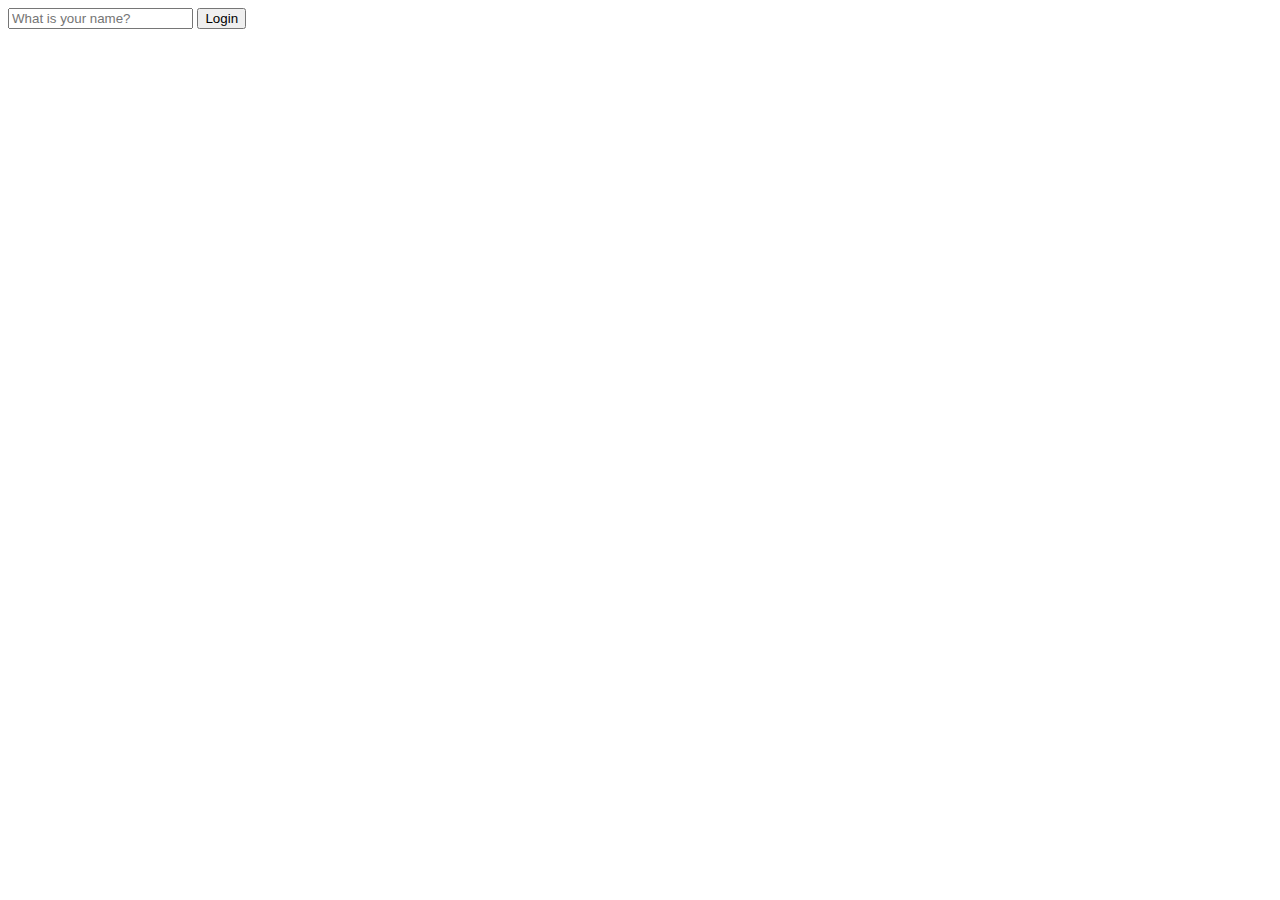
==== index.html @ 68a2403a "Update" ====
<!DOCTYPE html>
<html lang="en">
<head>
    <meta charset="UTF-8">
    <meta name="viewport" content="width=device-width, initial-scale=1.0">
    <title>Momentum</title>
    <link rel="stylesheet" href="styles.css">
</head>
<body>
    <div id="login-form">
        <input type="text" placeholder="What is your name?" />
        <button>Login</button>
    </div>
    <script src="app.js"></script>
</body>
</html>
---- styles.css ----
body {
    font-family: sans-serif;
    color: white;
}

.small-screen {
    background-color: #3498db;
}

.medium-screen {
    background-color: #8a2be2;
}

.large-screen {
    background-color: #f5ddad;
}
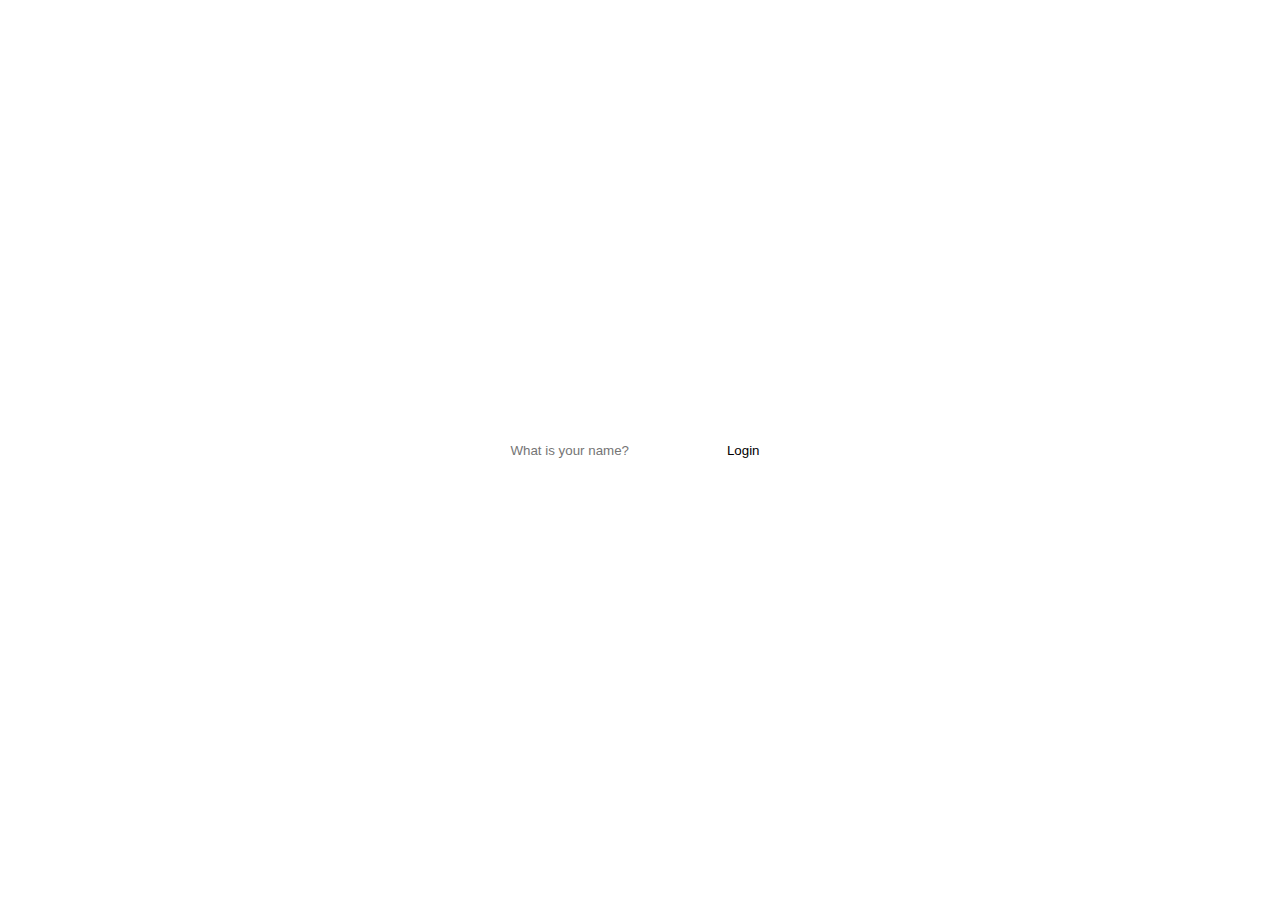
==== commit a8f03be4: "Practice Login-Feature" ====
--- a/index.html
+++ b/index.html
@@ -7,10 +7,17 @@
     <link rel="stylesheet" href="styles.css">
 </head>
 <body>
-    <div id="login-form">
-        <input type="text" placeholder="What is your name?" />
-        <button>Login</button>
-    </div>
+    <form id="login-form" class="hidden">
+        <input 
+            required 
+            maxlength="15" 
+            type="text" 
+            id="username-input"
+            placeholder="What is your name?" 
+        />
+        <button type="submit">Login</button>
+    </form>
+    <div id="greeting" class="hidden"></div>
     <script src="app.js"></script>
 </body>
 </html>--- a/styles.css
+++ b/styles.css
@@ -1,6 +1,31 @@
 body {
     font-family: sans-serif;
-    color: white;
+    color: black;
+    height: 100vh;
+    margin: 0;
+    display: flex;
+    justify-content: center;
+    align-items: center;
+    transition: background-color 0.3s ease;
+}
+
+#login-form {
+    text-align: center;
+}
+
+#login-form input {
+    padding: 10px;
+    border: none;
+    border-radius: 5px;
+    margin-right: 5px;
+}
+
+#login-form button {
+    padding: 10px 20px;
+    border: none;
+    border-radius: 5px;
+    background-color: white;
+    cursor: pointer;
 }
 
 .small-screen {
@@ -13,4 +38,8 @@
 
 .large-screen {
     background-color: #f5ddad;
+}
+
+.hidden {
+    display: none;
 }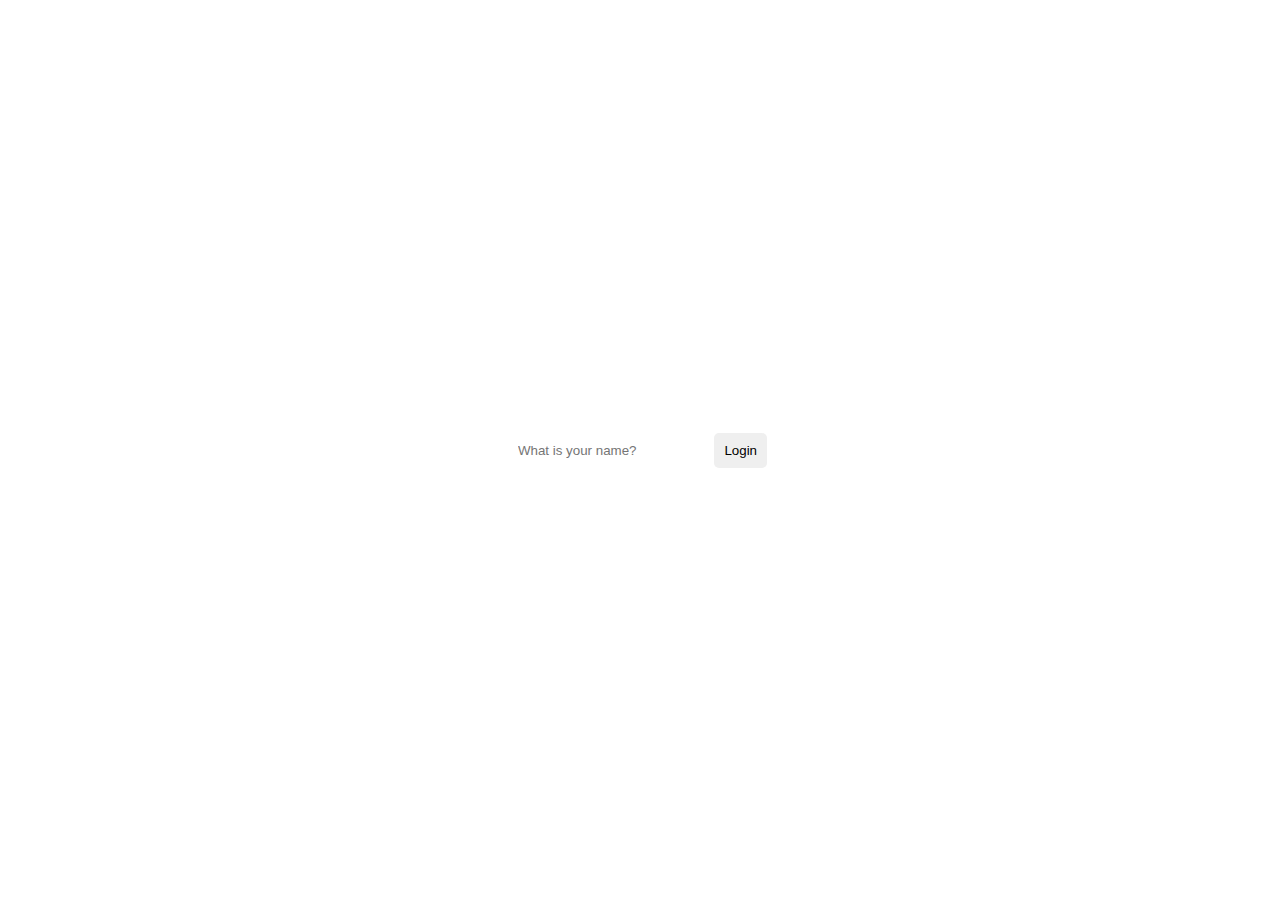
==== commit b6c49d3b: "Update" ====
--- a/index.html
+++ b/index.html
@@ -15,9 +15,9 @@
             id="username-input"
             placeholder="What is your name?" 
         />
-        <button type="submit">Login</button>
+        <input type="submit" value="Login" />
     </form>
-    <div id="greeting" class="hidden"></div>
+    <h1 id="greeting" class="hidden"></h1>
     <script src="app.js"></script>
 </body>
 </html>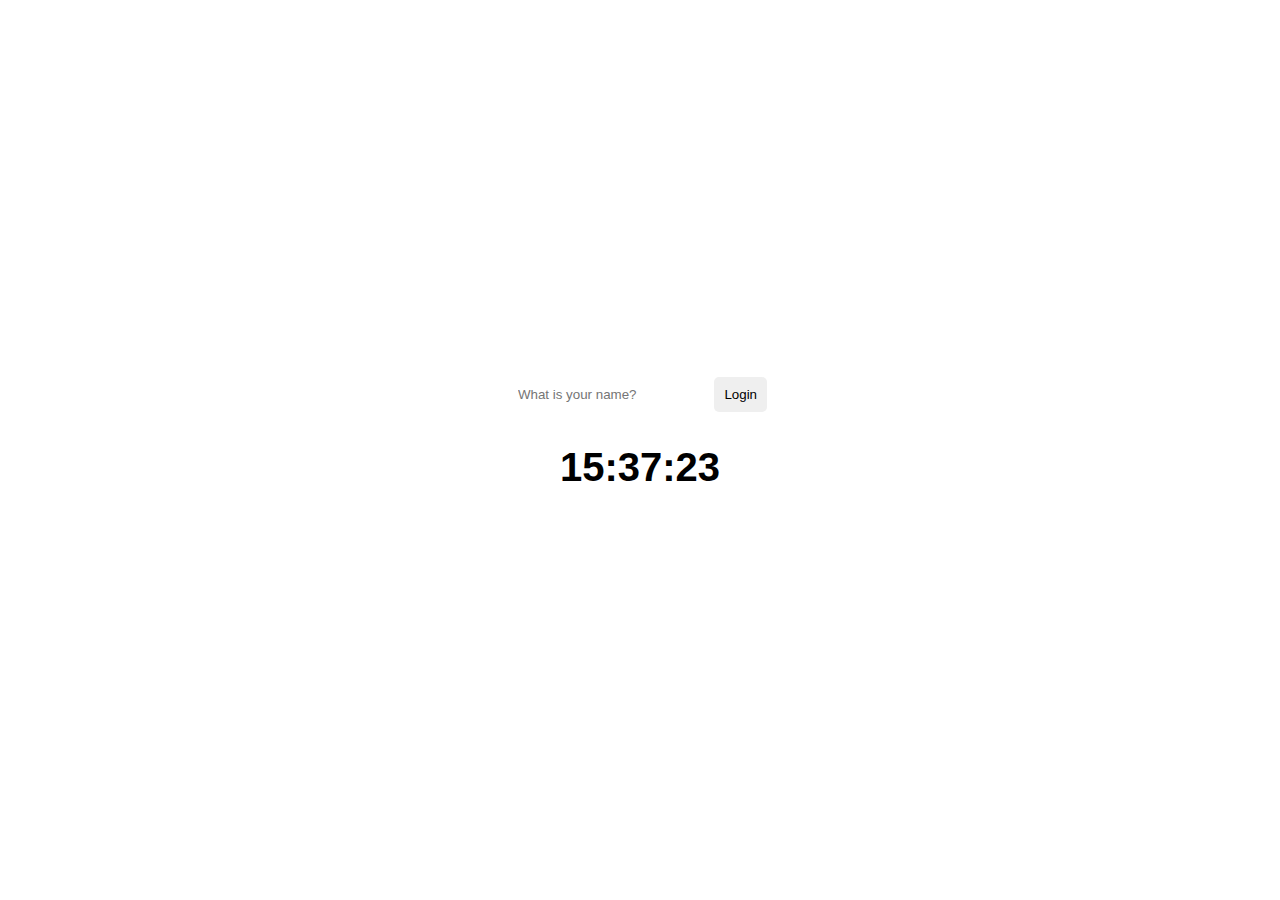
==== commit f3548f9d: "Add Clock" ====
--- a/index.html
+++ b/index.html
@@ -7,17 +7,21 @@
     <link rel="stylesheet" href="styles.css">
 </head>
 <body>
-    <form id="login-form" class="hidden">
-        <input 
-            required 
-            maxlength="15" 
-            type="text" 
-            id="username-input"
-            placeholder="What is your name?" 
-        />
-        <input type="submit" value="Login" />
-    </form>
-    <h1 id="greeting" class="hidden"></h1>
-    <script src="app.js"></script>
+    <main>
+        <form id="login-form" class="hidden">
+            <input 
+                required 
+                maxlength="15" 
+                type="text" 
+                id="username-input"
+                placeholder="What is your name?" 
+            />
+            <input type="submit" value="Login" />
+        </form>
+        <h1 id="greeting" class="hidden"></h1>
+        <h2 id="clock"></h2>
+    </main>
+    <script src="clock.js"></script>
+    <script src="greetings.js"></script>
 </body>
 </html>--- a/styles.css
+++ b/styles.css
@@ -7,6 +7,12 @@
     justify-content: center;
     align-items: center;
     transition: background-color 0.3s ease;
+}
+
+main {
+    display: flex;
+    flex-direction: column;
+    align-items: center;
 }
 
 #login-form {
@@ -28,18 +34,14 @@
     cursor: pointer;
 }
 
-.small-screen {
-    background-color: #3498db;
+.hidden {
+    display: none;
 }
 
-.medium-screen {
-    background-color: #8a2be2;
+#greeting {
+    font-size: 40px;
 }
 
-.large-screen {
-    background-color: #f5ddad;
-}
-
-.hidden {
-    display: none;
+#clock {
+    font-size: 40px;
 }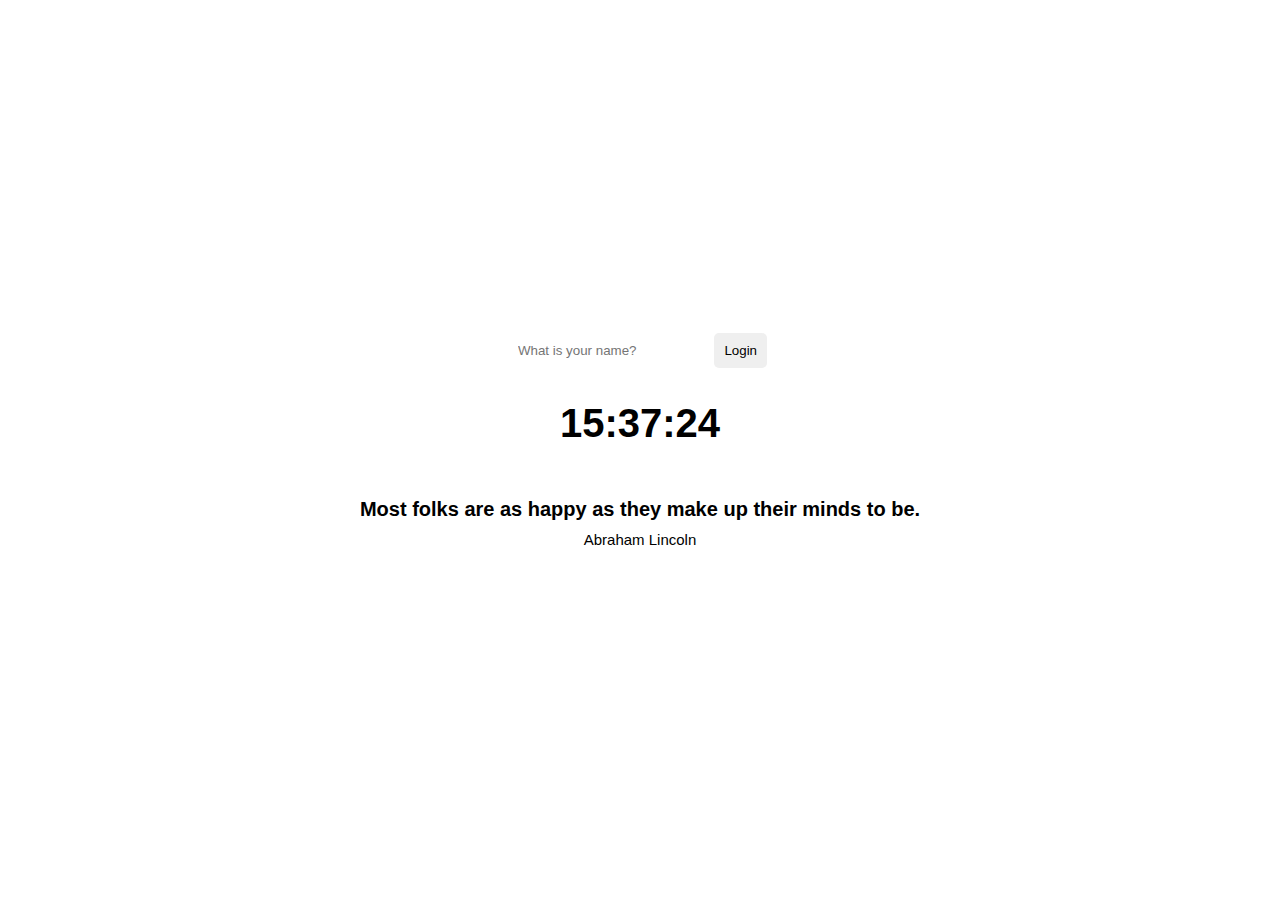
==== commit d2ed9975: "Add Random Quotes" ====
--- a/index.html
+++ b/index.html
@@ -20,8 +20,13 @@
         </form>
         <h1 id="greeting" class="hidden"></h1>
         <h2 id="clock"></h2>
+        <h3 id="quote">
+            <span></span>
+            <span></span>
+        </h3>
     </main>
     <script src="clock.js"></script>
     <script src="greetings.js"></script>
+    <script src="quotes.js"></script>
 </body>
 </html>--- a/styles.css
+++ b/styles.css
@@ -44,4 +44,21 @@
 
 #clock {
     font-size: 40px;
+}
+
+#quote {
+    display: flex;
+    flex-direction: column;
+    align-items: center;
+}
+
+#quote span:first-child {
+    font-size: 20px;
+    font-weight: 600;
+    margin-bottom: 10px;
+}
+
+#quote span:last-child {
+    font-size: 15px;
+    font-weight: 400;
 }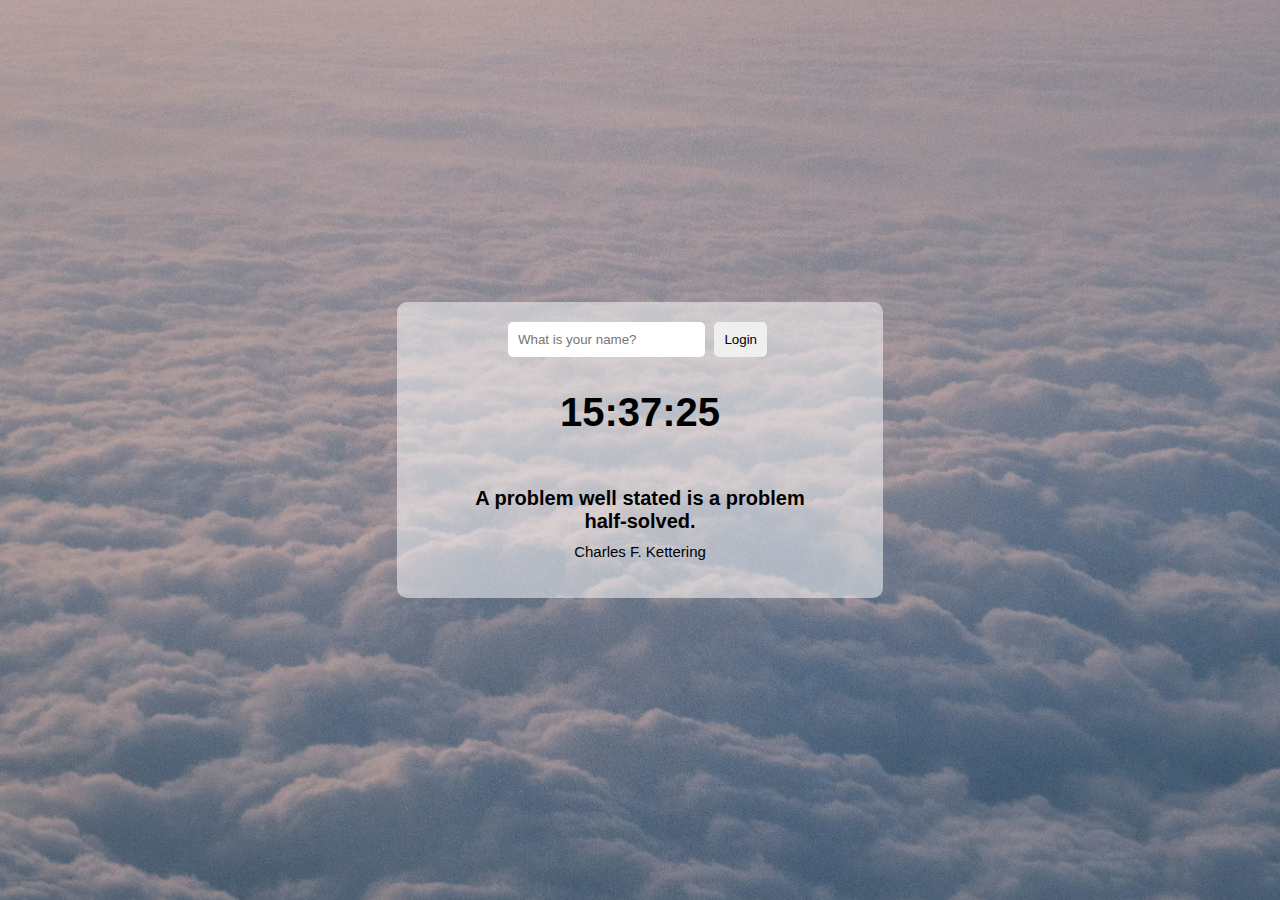
==== commit 9be033d1: "Add Random Backgrounds" ====
--- a/index.html
+++ b/index.html
@@ -28,5 +28,6 @@
     <script src="clock.js"></script>
     <script src="greetings.js"></script>
     <script src="quotes.js"></script>
+    <script src="background.js"></script>
 </body>
 </html>--- a/styles.css
+++ b/styles.css
@@ -7,12 +7,16 @@
     justify-content: center;
     align-items: center;
     transition: background-color 0.3s ease;
+    background-color: rgba(0, 0, 0, 0.5);
 }
 
 main {
     display: flex;
     flex-direction: column;
     align-items: center;
+    background-color: rgba(255, 255, 255, 0.5);
+    padding: 20px;
+    border-radius: 10px;
 }
 
 #login-form {
@@ -50,6 +54,8 @@
     display: flex;
     flex-direction: column;
     align-items: center;
+    max-width: 80%;
+    text-align: center;
 }
 
 #quote span:first-child {
@@ -61,4 +67,14 @@
 #quote span:last-child {
     font-size: 15px;
     font-weight: 400;
+}
+
+img {
+    position: absolute;
+    top: 0;
+    left: 0;
+    width: 100%;
+    height: 100%;
+    object-fit: cover;
+    z-index: -1;
 }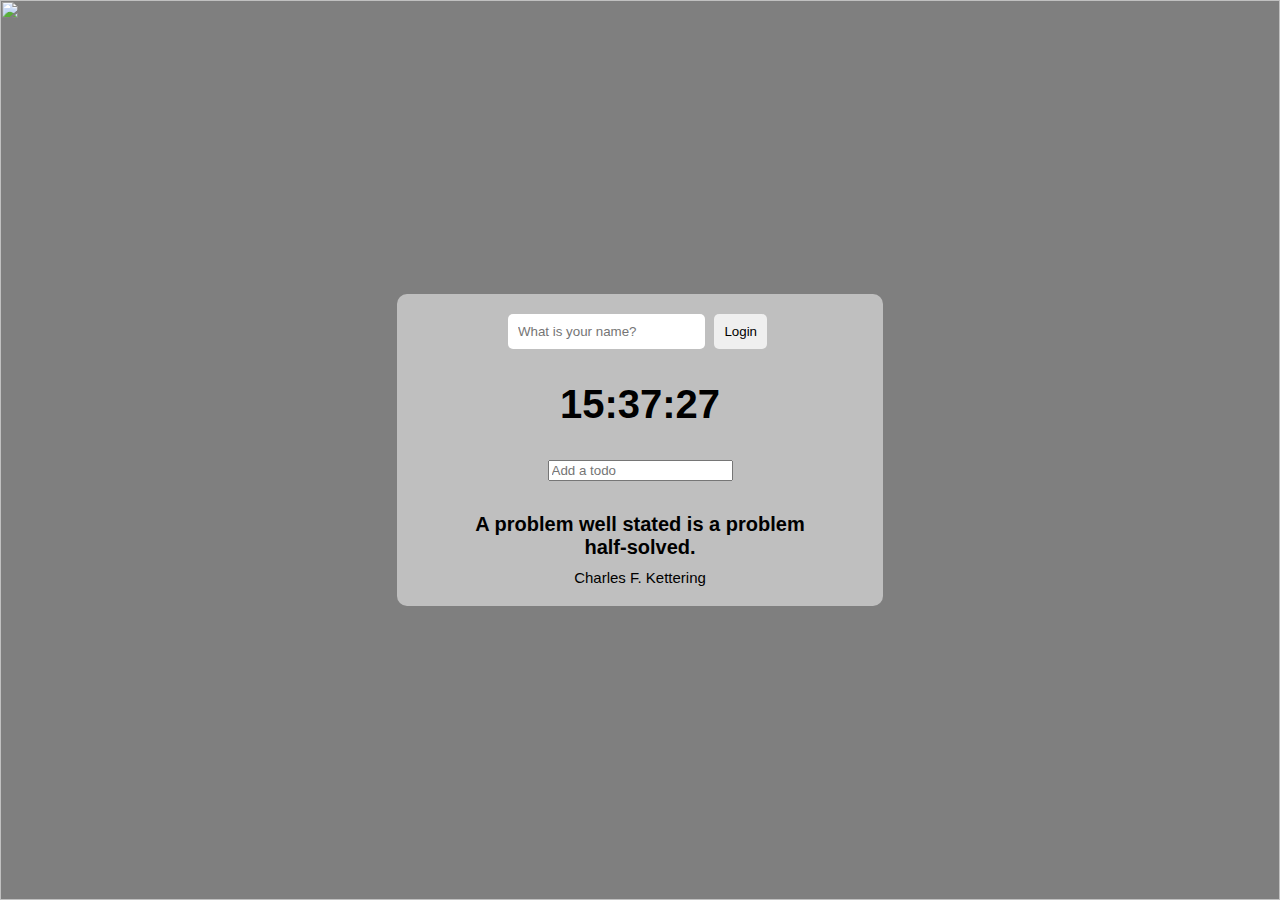
==== commit 02c637ff: "Add To Do List" ====
--- a/index.html
+++ b/index.html
@@ -3,7 +3,7 @@
 <head>
     <meta charset="UTF-8">
     <meta name="viewport" content="width=device-width, initial-scale=1.0">
-    <title>Momentum</title>
+    <title>Hello World!</title>
     <link rel="stylesheet" href="styles.css">
 </head>
 <body>
@@ -20,14 +20,19 @@
         </form>
         <h1 id="greeting" class="hidden"></h1>
         <h2 id="clock"></h2>
-        <h3 id="quote">
+        <form id="todo-form">
+            <input type="text" placeholder="Add a todo" required />
+        </form>
+        <ul id="todo-list"></ul>
+        <div id="quote">
             <span></span>
             <span></span>
-        </h3>
+        </div>
     </main>
     <script src="clock.js"></script>
     <script src="greetings.js"></script>
     <script src="quotes.js"></script>
     <script src="background.js"></script>
+    <script src="todo.js"></script>
 </body>
 </html>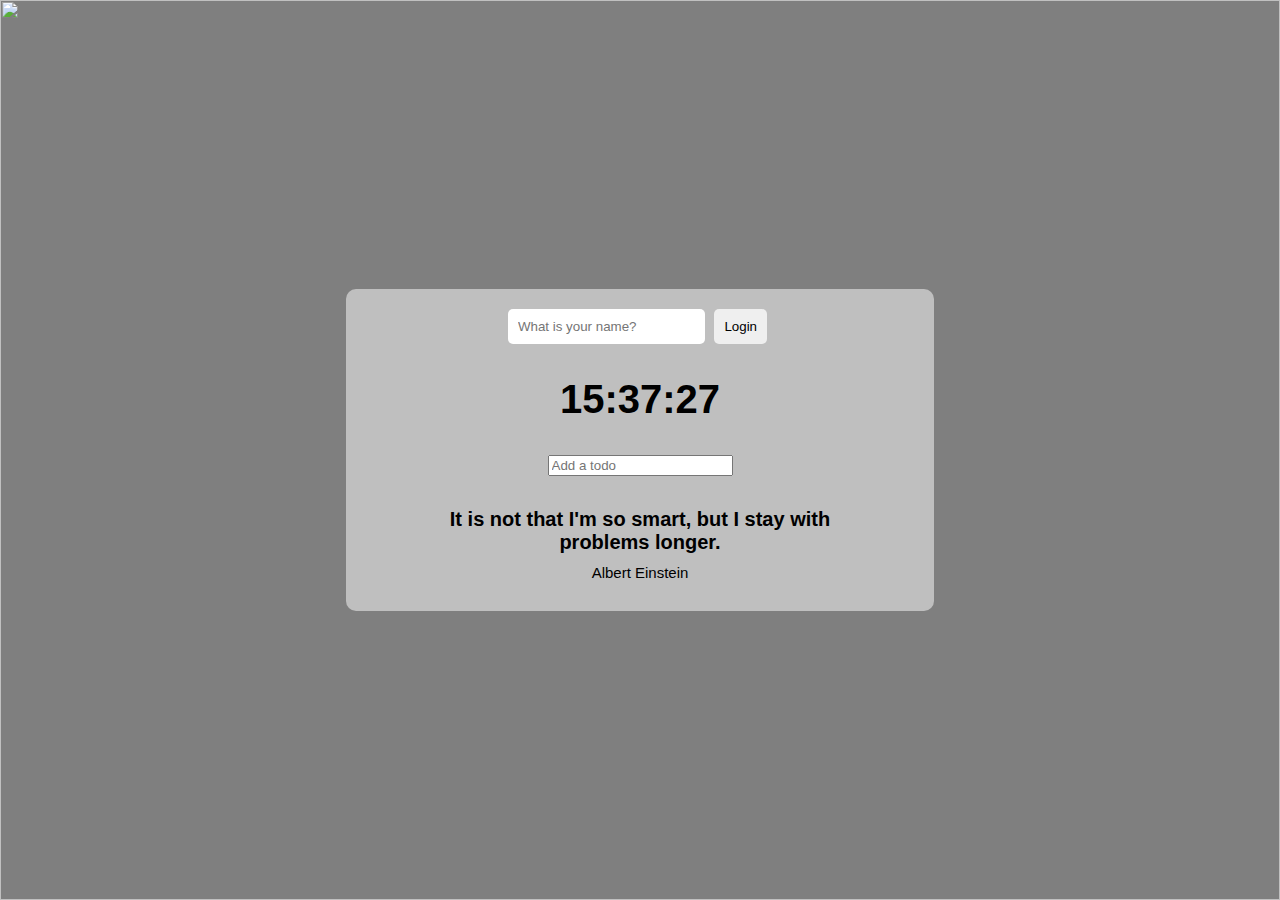
==== commit 1f90df6a: "Add Weather" ====
--- a/index.html
+++ b/index.html
@@ -28,11 +28,16 @@
             <span></span>
             <span></span>
         </div>
+        <div id="weather">
+            <span></span>
+            <span></span>
+        </div>
     </main>
     <script src="clock.js"></script>
     <script src="greetings.js"></script>
     <script src="quotes.js"></script>
     <script src="background.js"></script>
     <script src="todo.js"></script>
+    <script src="weather.js"></script>
 </body>
 </html>--- a/styles.css
+++ b/styles.css
@@ -77,4 +77,12 @@
     height: 100%;
     object-fit: cover;
     z-index: -1;
+}
+
+#weather {
+    display: flex;
+    flex-direction: column;
+    align-items: center;
+    max-width: 80%;
+    margin-top: 10px;
 }